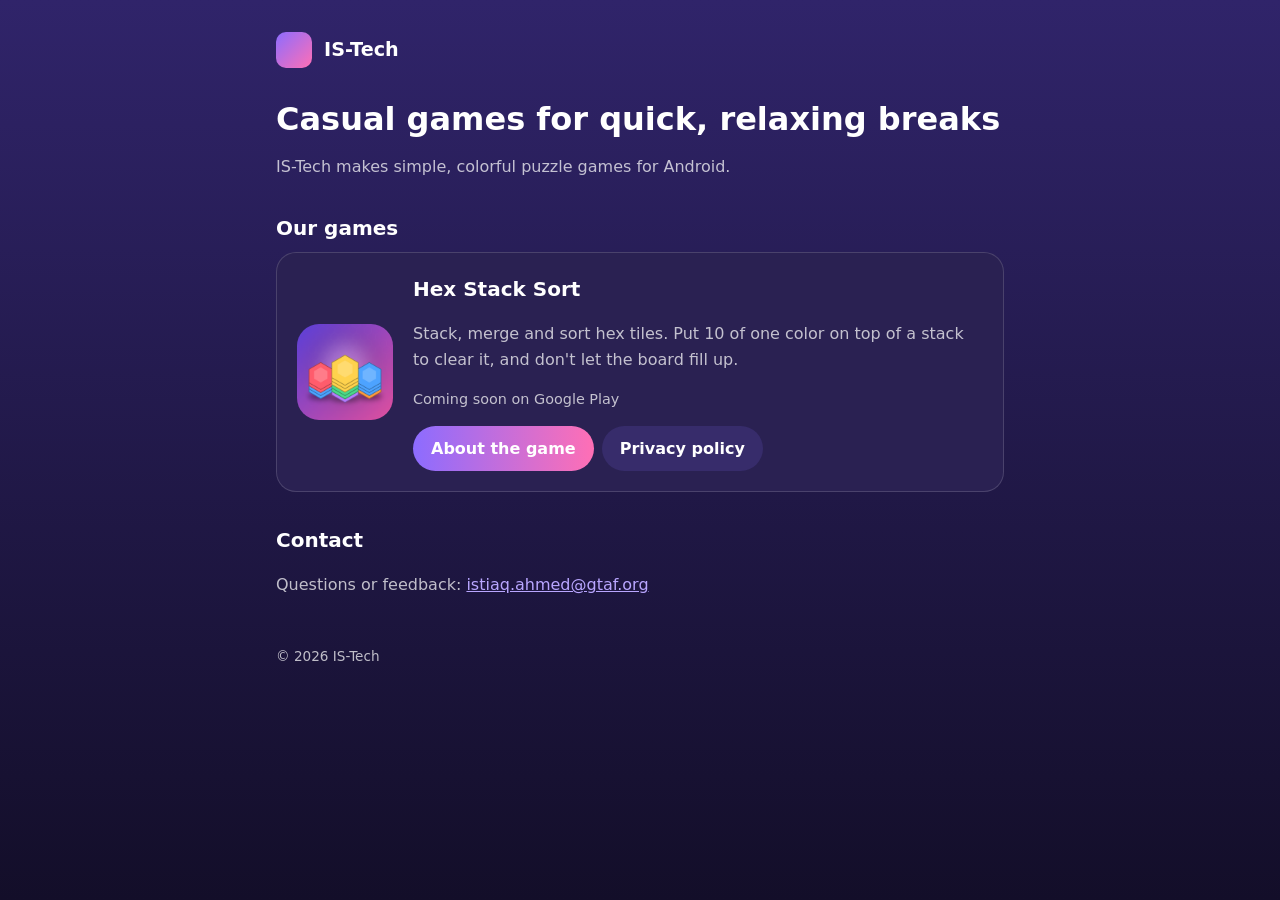
==== index.html @ ce3957b2 "Add IS-Tech site: home, Hex Stack Sort page, privacy policy, app-ads.txt Co-Authored-By: Claude Opus" ====
<!doctype html>
<html lang="en">
<head>
  <meta charset="utf-8">
  <meta name="viewport" content="width=device-width, initial-scale=1">
  <title>IS-Tech Games</title>
  <meta name="description" content="Casual mobile games by IS-Tech.">
  <link rel="icon" href="assets/hex-stack-sort-icon.png">
  <link rel="stylesheet" href="assets/style.css">
</head>
<body>
  <div class="wrap">
    <header class="site">
      <span class="logo-mark" aria-hidden="true"></span>
      <a href="/">IS-Tech</a>
    </header>

    <h1>Casual games for quick, relaxing breaks</h1>
    <p>IS-Tech makes simple, colorful puzzle games for Android.</p>

    <h2>Our games</h2>
    <div class="card game">
      <img src="assets/hex-stack-sort-icon.png" alt="Hex Stack Sort app icon">
      <div class="info">
        <h2>Hex Stack Sort</h2>
        <p>Stack, merge and sort hex tiles. Put 10 of one color on top of a stack to clear it, and don't let the board fill up.</p>
        <p class="meta">Coming soon on Google Play</p>
        <div class="actions">
          <a class="pill" href="hex-stack-sort/">About the game</a>
          <a class="pill secondary" href="hex-stack-sort/privacy.html">Privacy policy</a>
        </div>
      </div>
    </div>

    <h2>Contact</h2>
    <p>Questions or feedback: <a href="mailto:istiaq.ahmed@gtaf.org">istiaq.ahmed@gtaf.org</a></p>

    <footer>&copy; 2026 IS-Tech</footer>
  </div>
</body>
</html>
---- assets/style.css ----
:root {
  --bg-top: #30246a;
  --bg-bottom: #130e29;
  --surface: #2a2152;
  --surface-high: #372c6b;
  --outline: rgba(255, 255, 255, 0.15);
  --text: #ffffff;
  --muted: rgba(255, 255, 255, 0.72);
  --primary: #8c6cff;
  --primary-bright: #b9a6ff;
  --pink: #ff6fb5;
  --gold: #ffd24d;
}

* { box-sizing: border-box; }

html { -webkit-text-size-adjust: 100%; }

body {
  margin: 0;
  min-height: 100vh;
  font-family: system-ui, -apple-system, "Segoe UI", Roboto, sans-serif;
  line-height: 1.6;
  color: var(--text);
  background: linear-gradient(180deg, var(--bg-top), var(--bg-bottom)) fixed;
  background-color: var(--bg-bottom);
}

a { color: var(--primary-bright); }
a:hover { color: var(--pink); }

.wrap { max-width: 760px; margin: 0 auto; padding: 32px 16px 64px; }

header.site {
  display: flex; align-items: center; gap: 12px; margin-bottom: 32px;
}
header.site a { color: var(--text); text-decoration: none; font-weight: 800; font-size: 1.2rem; }
.logo-mark {
  width: 36px; height: 36px; border-radius: 10px;
  background: linear-gradient(135deg, var(--primary), var(--pink));
}

h1 { font-size: 2rem; line-height: 1.2; margin: 0 0 8px; }
h2 { font-size: 1.25rem; margin: 32px 0 8px; }
h3 { font-size: 1.05rem; margin: 20px 0 6px; }
p, li { color: var(--muted); }
strong { color: var(--text); }

.card {
  background: var(--surface);
  border: 1px solid var(--outline);
  border-radius: 20px;
  padding: 20px;
}

.game {
  display: flex; gap: 20px; align-items: center; flex-wrap: wrap;
}
.game img { width: 96px; height: 96px; border-radius: 22px; }
.game .info { flex: 1 1 240px; }
.game h2 { margin-top: 0; }

.pill {
  display: inline-block; padding: 10px 18px; border-radius: 999px;
  font-weight: 800; text-decoration: none; color: #fff;
  background: linear-gradient(90deg, var(--primary), var(--pink));
}
.pill.secondary { background: var(--surface-high); }
.actions { display: flex; flex-wrap: wrap; gap: 8px; }

.meta { font-size: 0.9rem; color: var(--muted); }

footer { margin-top: 48px; font-size: 0.85rem; color: var(--muted); }
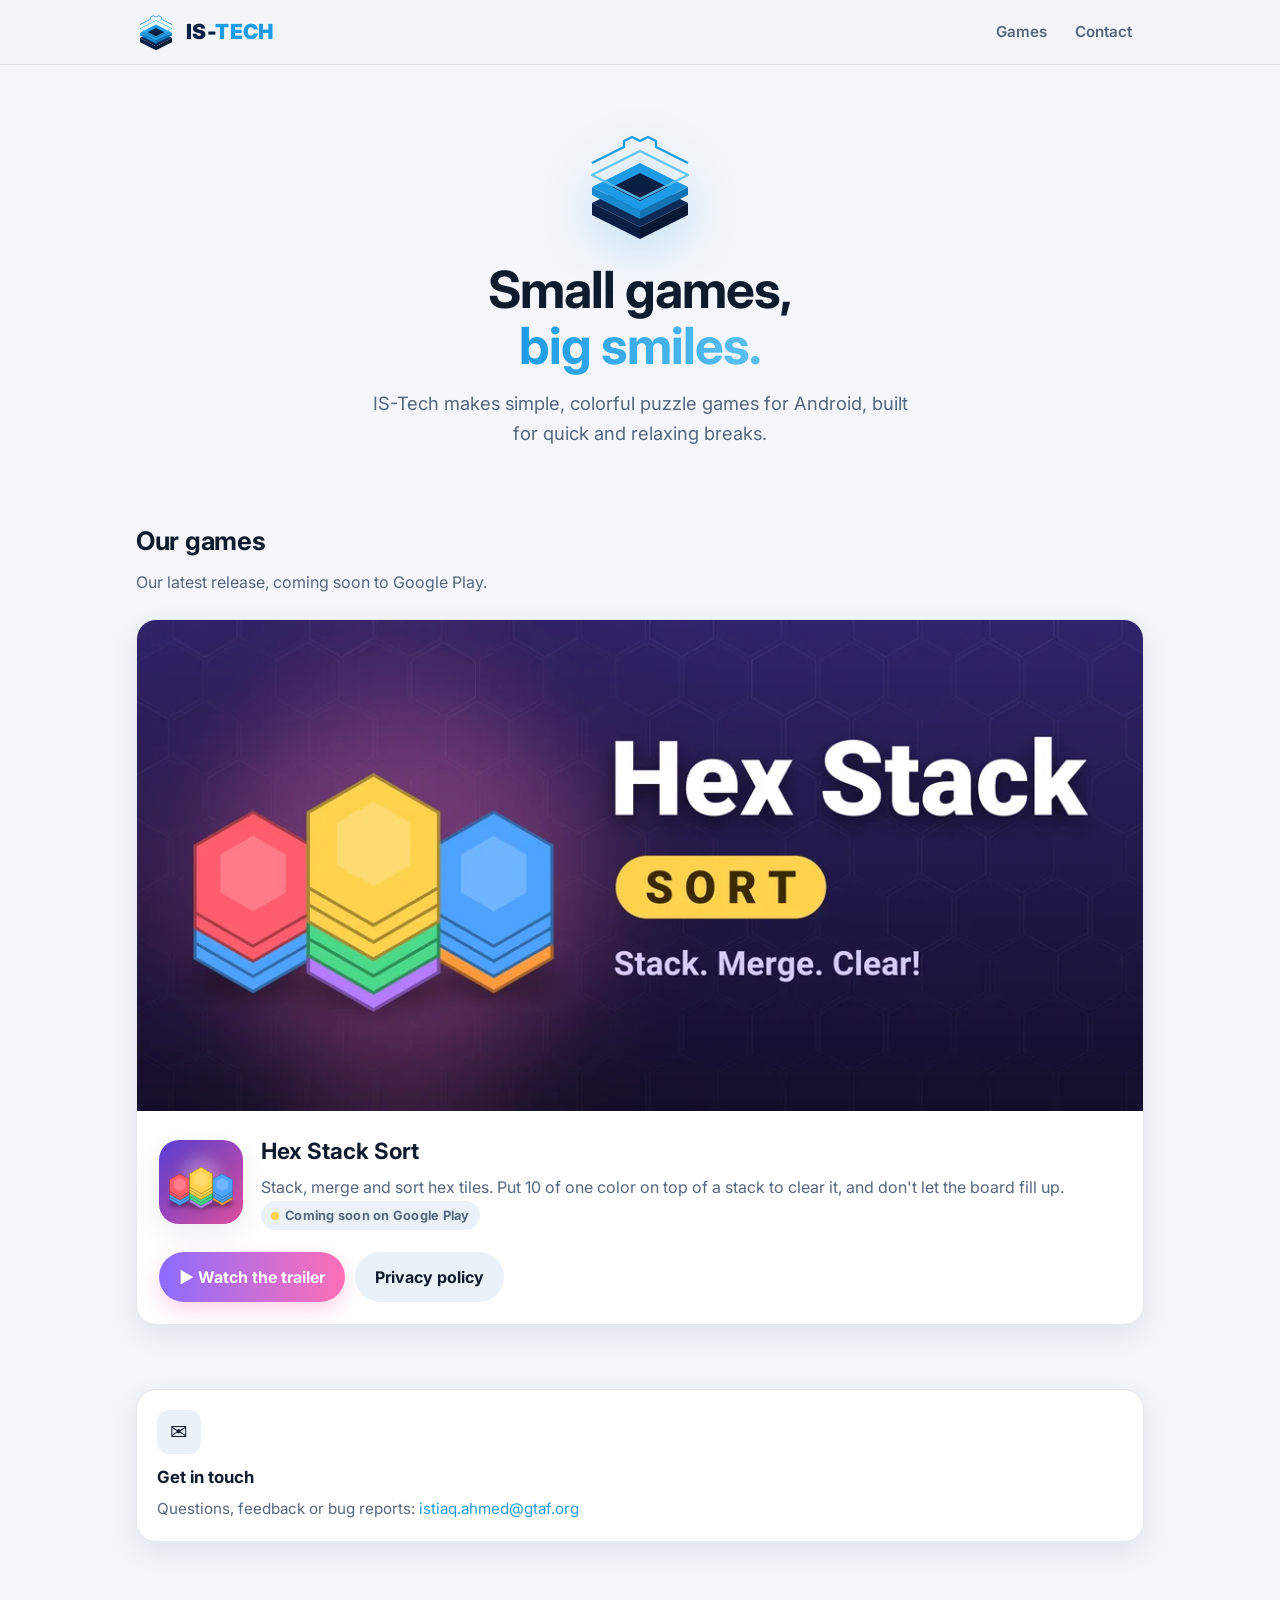
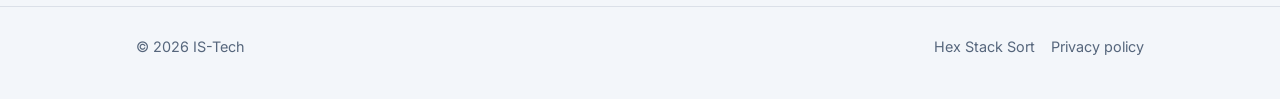
==== commit dc181236: "Redesign site with IS-Tech brand, trailer and screenshots - IS-Tech logo mark (SVG) + wordmark in he" ====
--- a/index.html
+++ b/index.html
@@ -4,38 +4,81 @@
   <meta charset="utf-8">
   <meta name="viewport" content="width=device-width, initial-scale=1">
   <title>IS-Tech Games</title>
-  <meta name="description" content="Casual mobile games by IS-Tech.">
-  <link rel="icon" href="assets/hex-stack-sort-icon.png">
+  <meta name="description" content="IS-Tech makes simple, colorful mobile puzzle games. Meet Hex Stack Sort.">
+  <meta name="theme-color" content="#0a1f44">
+  <link rel="icon" href="assets/istech-mark.svg" type="image/svg+xml">
+  <link rel="preconnect" href="https://fonts.googleapis.com">
+  <link rel="preconnect" href="https://fonts.gstatic.com" crossorigin>
+  <link href="https://fonts.googleapis.com/css2?family=Inter:wght@400;600;700;800;900&display=swap" rel="stylesheet">
   <link rel="stylesheet" href="assets/style.css">
 </head>
 <body>
-  <div class="wrap">
-    <header class="site">
-      <span class="logo-mark" aria-hidden="true"></span>
-      <a href="/">IS-Tech</a>
-    </header>
+  <header class="site-header">
+    <div class="wrap">
+      <a class="brand" href="/">
+        <img src="assets/istech-mark.svg" alt="">
+        <span class="wordmark"><span class="is">IS-</span><span class="tech">TECH</span></span>
+      </a>
+      <nav class="nav" aria-label="Main">
+        <a href="#games">Games</a>
+        <a href="#contact">Contact</a>
+      </nav>
+    </div>
+  </header>
 
-    <h1>Casual games for quick, relaxing breaks</h1>
-    <p>IS-Tech makes simple, colorful puzzle games for Android.</p>
+  <main>
+    <section class="hero">
+      <div class="wrap">
+        <img class="logo-big" src="assets/istech-mark.svg" alt="IS-Tech logo">
+        <h1>Small games,<br><span class="accent">big smiles.</span></h1>
+        <p>IS-Tech makes simple, colorful puzzle games for Android, built for quick and relaxing breaks.</p>
+      </div>
+    </section>
 
-    <h2>Our games</h2>
-    <div class="card game">
-      <img src="assets/hex-stack-sort-icon.png" alt="Hex Stack Sort app icon">
-      <div class="info">
-        <h2>Hex Stack Sort</h2>
-        <p>Stack, merge and sort hex tiles. Put 10 of one color on top of a stack to clear it, and don't let the board fill up.</p>
-        <p class="meta">Coming soon on Google Play</p>
-        <div class="actions">
-          <a class="pill" href="hex-stack-sort/">About the game</a>
-          <a class="pill secondary" href="hex-stack-sort/privacy.html">Privacy policy</a>
+    <section id="games">
+      <div class="wrap">
+        <h2 class="section-title">Our games</h2>
+        <p class="section-sub">Our latest release, coming soon to Google Play.</p>
+
+        <article class="card game-feature">
+          <a href="hex-stack-sort/"><img class="banner" src="assets/hex-stack-sort-banner.webp" alt="Hex Stack Sort: Stack. Merge. Clear!" width="1024" height="500"></a>
+          <div class="body">
+            <img class="app-icon" src="assets/hex-stack-sort-icon.png" alt="Hex Stack Sort app icon" width="84" height="84">
+            <div class="info">
+              <h3>Hex Stack Sort</h3>
+              <p>Stack, merge and sort hex tiles. Put 10 of one color on top of a stack to clear it, and don't let the board fill up.</p>
+              <span class="badge"><span class="dot"></span>Coming soon on Google Play</span>
+            </div>
+          </div>
+          <div class="body" style="padding-top:0">
+            <div class="actions" style="margin-top:0">
+              <a class="btn game" href="hex-stack-sort/">&#9654; Watch the trailer</a>
+              <a class="btn secondary" href="hex-stack-sort/privacy.html">Privacy policy</a>
+            </div>
+          </div>
+        </article>
+      </div>
+    </section>
+
+    <section id="contact">
+      <div class="wrap">
+        <div class="card tile">
+          <div class="ico">&#9993;</div>
+          <h4>Get in touch</h4>
+          <p>Questions, feedback or bug reports: <a href="mailto:istiaq.ahmed@gtaf.org">istiaq.ahmed@gtaf.org</a></p>
         </div>
       </div>
+    </section>
+  </main>
+
+  <footer class="site-footer">
+    <div class="wrap">
+      <span>&copy; 2026 IS-Tech</span>
+      <nav aria-label="Footer">
+        <a href="hex-stack-sort/">Hex Stack Sort</a>
+        <a href="hex-stack-sort/privacy.html">Privacy policy</a>
+      </nav>
     </div>
-
-    <h2>Contact</h2>
-    <p>Questions or feedback: <a href="mailto:istiaq.ahmed@gtaf.org">istiaq.ahmed@gtaf.org</a></p>
-
-    <footer>&copy; 2026 IS-Tech</footer>
-  </div>
+  </footer>
 </body>
 </html>
--- a/assets/style.css
+++ b/assets/style.css
@@ -1,73 +1,204 @@
+/* IS-Tech site. Brand colors from the IS-Tech logo (navy + sky blue);
+   the Hex Stack Sort page adds the game's purple/pink accents. */
 :root {
-  --bg-top: #30246a;
-  --bg-bottom: #130e29;
-  --surface: #2a2152;
-  --surface-high: #372c6b;
-  --outline: rgba(255, 255, 255, 0.15);
-  --text: #ffffff;
-  --muted: rgba(255, 255, 255, 0.72);
-  --primary: #8c6cff;
-  --primary-bright: #b9a6ff;
-  --pink: #ff6fb5;
+  --navy: #0a1f44;
+  --navy-2: #0d2a57;
+  --blue: #1e9be6;
+  --sky: #5bc0f0;
+  --bg: #f3f6fa;
+  --surface: #ffffff;
+  --surface-2: #eaf1f8;
+  --text: #0f1b2d;
+  --muted: #56667c;
+  --line: rgba(10, 31, 68, 0.1);
+  --shadow: 0 10px 30px rgba(10, 31, 68, 0.08);
+  --game-1: #8c6cff;
+  --game-2: #ff6fb5;
   --gold: #ffd24d;
+  --radius: 20px;
+}
+
+@media (prefers-color-scheme: dark) {
+  :root {
+    --bg: #0a1222;
+    --surface: #111c31;
+    --surface-2: #16243d;
+    --text: #e8eef7;
+    --muted: #9fb0c6;
+    --line: rgba(255, 255, 255, 0.09);
+    --shadow: 0 10px 30px rgba(0, 0, 0, 0.35);
+  }
 }
 
 * { box-sizing: border-box; }
-
-html { -webkit-text-size-adjust: 100%; }
+html { -webkit-text-size-adjust: 100%; scroll-behavior: smooth; }
 
 body {
   margin: 0;
-  min-height: 100vh;
-  font-family: system-ui, -apple-system, "Segoe UI", Roboto, sans-serif;
-  line-height: 1.6;
+  font-family: "Inter", system-ui, -apple-system, "Segoe UI", Roboto, sans-serif;
+  line-height: 1.65;
   color: var(--text);
-  background: linear-gradient(180deg, var(--bg-top), var(--bg-bottom)) fixed;
-  background-color: var(--bg-bottom);
-}
-
-a { color: var(--primary-bright); }
-a:hover { color: var(--pink); }
-
-.wrap { max-width: 760px; margin: 0 auto; padding: 32px 16px 64px; }
-
-header.site {
-  display: flex; align-items: center; gap: 12px; margin-bottom: 32px;
-}
-header.site a { color: var(--text); text-decoration: none; font-weight: 800; font-size: 1.2rem; }
-.logo-mark {
-  width: 36px; height: 36px; border-radius: 10px;
-  background: linear-gradient(135deg, var(--primary), var(--pink));
-}
-
-h1 { font-size: 2rem; line-height: 1.2; margin: 0 0 8px; }
-h2 { font-size: 1.25rem; margin: 32px 0 8px; }
-h3 { font-size: 1.05rem; margin: 20px 0 6px; }
-p, li { color: var(--muted); }
-strong { color: var(--text); }
+  background: var(--bg);
+}
+
+/* height:auto so width/height attributes only reserve the aspect ratio
+   (otherwise the attribute height wins and images get cropped). */
+img { max-width: 100%; height: auto; display: block; }
+a { color: var(--blue); text-decoration: none; }
+a:hover { text-decoration: underline; }
+
+.wrap { max-width: 1040px; margin: 0 auto; padding: 0 16px; }
+.narrow { max-width: 760px; }
+
+/* ---------- Header ---------- */
+.site-header {
+  position: sticky; top: 0; z-index: 10;
+  background: color-mix(in srgb, var(--bg) 85%, transparent);
+  backdrop-filter: saturate(160%) blur(12px);
+  border-bottom: 1px solid var(--line);
+}
+.site-header .wrap {
+  display: flex; align-items: center; justify-content: space-between;
+  height: 64px; gap: 12px;
+}
+.brand { display: flex; align-items: center; gap: 10px; color: var(--text); }
+.brand:hover { text-decoration: none; }
+.brand img { width: 40px; height: auto; }
+.wordmark { font-weight: 900; font-size: 1.3rem; letter-spacing: 0.02em; white-space: nowrap; }
+.wordmark .is { color: var(--navy); }
+.wordmark .tech { color: var(--blue); }
+@media (prefers-color-scheme: dark) { .wordmark .is { color: #e8eef7; } }
+.nav { display: flex; gap: 4px; }
+.nav a {
+  color: var(--muted); font-weight: 600; font-size: 0.95rem;
+  padding: 8px 12px; border-radius: 999px;
+}
+.nav a:hover { color: var(--text); background: var(--surface-2); text-decoration: none; }
+.nav a { white-space: nowrap; }
+@media (max-width: 480px) {
+  .brand img { width: 32px; }
+  .wordmark { font-size: 1.1rem; }
+  .nav a { padding: 8px 8px; font-size: 0.88rem; }
+  .nav .wide-only { display: none; }
+}
+
+/* ---------- Hero ---------- */
+.hero { padding: 64px 0 40px; text-align: center; }
+.hero .logo-big { width: 120px; margin: 0 auto 20px; filter: drop-shadow(0 12px 24px rgba(30,155,230,0.25)); }
+.hero h1 { font-size: clamp(2rem, 6vw, 3.2rem); line-height: 1.1; margin: 0 0 14px; letter-spacing: -0.02em; }
+.hero h1 .accent {
+  background: linear-gradient(90deg, var(--blue), var(--sky));
+  -webkit-background-clip: text; background-clip: text; color: transparent;
+}
+.hero p { color: var(--muted); font-size: 1.15rem; max-width: 560px; margin: 0 auto; }
+
+/* ---------- Sections & cards ---------- */
+section { padding: 32px 0; }
+.section-title { font-size: 1.6rem; margin: 0 0 6px; letter-spacing: -0.01em; }
+.section-sub { color: var(--muted); margin: 0 0 24px; }
 
 .card {
   background: var(--surface);
-  border: 1px solid var(--outline);
-  border-radius: 20px;
-  padding: 20px;
-}
-
-.game {
-  display: flex; gap: 20px; align-items: center; flex-wrap: wrap;
-}
-.game img { width: 96px; height: 96px; border-radius: 22px; }
-.game .info { flex: 1 1 240px; }
-.game h2 { margin-top: 0; }
-
-.pill {
-  display: inline-block; padding: 10px 18px; border-radius: 999px;
-  font-weight: 800; text-decoration: none; color: #fff;
-  background: linear-gradient(90deg, var(--primary), var(--pink));
-}
-.pill.secondary { background: var(--surface-high); }
-.actions { display: flex; flex-wrap: wrap; gap: 8px; }
-
-.meta { font-size: 0.9rem; color: var(--muted); }
-
-footer { margin-top: 48px; font-size: 0.85rem; color: var(--muted); }
+  border: 1px solid var(--line);
+  border-radius: var(--radius);
+  box-shadow: var(--shadow);
+}
+
+.game-feature { overflow: hidden; }
+.game-feature .banner { width: 100%; aspect-ratio: 1024 / 500; object-fit: cover; }
+.game-feature .body {
+  display: flex; gap: 18px; align-items: center; flex-wrap: wrap; padding: 22px;
+}
+.app-icon { width: 84px; height: 84px; border-radius: 20px; box-shadow: var(--shadow); }
+.game-feature .info { flex: 1 1 260px; }
+.game-feature h3 { margin: 0 0 4px; font-size: 1.4rem; }
+.game-feature p { margin: 0; color: var(--muted); }
+
+.badge {
+  display: inline-flex; align-items: center; gap: 6px;
+  font-size: 0.8rem; font-weight: 700; letter-spacing: 0.02em;
+  padding: 4px 10px; border-radius: 999px;
+  background: var(--surface-2); color: var(--muted);
+}
+.badge .dot { width: 8px; height: 8px; border-radius: 50%; background: var(--gold); }
+
+.actions { display: flex; flex-wrap: wrap; gap: 10px; margin-top: 16px; }
+.btn {
+  display: inline-flex; align-items: center; gap: 8px;
+  padding: 12px 20px; border-radius: 999px; font-weight: 700;
+  color: #fff; background: linear-gradient(90deg, var(--blue), var(--sky));
+  box-shadow: 0 8px 20px rgba(30, 155, 230, 0.3);
+}
+.btn:hover { text-decoration: none; filter: brightness(1.05); }
+.btn.secondary { background: var(--surface-2); color: var(--text); box-shadow: none; }
+.btn.game { background: linear-gradient(90deg, var(--game-1), var(--game-2)); box-shadow: 0 8px 20px rgba(255, 111, 181, 0.3); }
+
+.grid { display: grid; gap: 16px; grid-template-columns: repeat(auto-fit, minmax(220px, 1fr)); }
+@media (max-width: 520px) {
+  .grid { grid-template-columns: 1fr 1fr; gap: 12px; }
+  .grid .tile { padding: 16px; }
+}
+.tile { padding: 20px; }
+.tile .ico {
+  width: 44px; height: 44px; border-radius: 12px; display: grid; place-items: center;
+  font-size: 1.3rem; background: var(--surface-2); margin-bottom: 10px;
+}
+.tile h4 { margin: 0 0 4px; font-size: 1.05rem; }
+.tile p { margin: 0; color: var(--muted); font-size: 0.95rem; }
+
+/* ---------- Game page ---------- */
+.game-hero {
+  color: #fff; padding: 56px 0 48px;
+  background:
+    radial-gradient(circle at 20% 20%, rgba(255, 111, 181, 0.35), transparent 50%),
+    linear-gradient(180deg, #30246a, #130e29);
+}
+.game-hero .wrap { display: flex; gap: 24px; align-items: center; flex-wrap: wrap; }
+.game-hero .app-icon { width: 112px; height: 112px; border-radius: 26px; }
+.game-hero h1 { margin: 0 0 6px; font-size: clamp(2rem, 6vw, 2.8rem); line-height: 1.1; }
+.game-hero p { margin: 0; color: rgba(255, 255, 255, 0.8); font-size: 1.1rem; }
+.game-hero .badge { background: rgba(255, 255, 255, 0.14); color: #fff; margin-top: 12px; }
+
+.trailer { display: flex; justify-content: center; }
+.video-frame {
+  width: min(100%, 360px); aspect-ratio: 9 / 16;
+  border-radius: 24px; overflow: hidden; background: #000; box-shadow: var(--shadow);
+}
+.video-frame iframe { width: 100%; height: 100%; border: 0; display: block; }
+
+.shots {
+  display: flex; gap: 14px; overflow-x: auto; scroll-snap-type: x mandatory;
+  padding: 4px 2px 16px; -webkit-overflow-scrolling: touch;
+}
+.shots img {
+  flex: 0 0 auto; width: 200px; aspect-ratio: 9 / 16; object-fit: cover;
+  border-radius: 18px; scroll-snap-align: start; box-shadow: var(--shadow);
+}
+
+.steps { counter-reset: step; list-style: none; padding: 0; margin: 0; display: grid; gap: 12px; }
+.steps li {
+  counter-increment: step; position: relative; padding: 14px 16px 14px 60px;
+  background: var(--surface); border: 1px solid var(--line); border-radius: 16px;
+}
+.steps li::before {
+  content: counter(step); position: absolute; left: 16px; top: 50%; transform: translateY(-50%);
+  width: 30px; height: 30px; border-radius: 50%; display: grid; place-items: center;
+  font-weight: 800; color: #fff; background: linear-gradient(135deg, var(--game-1), var(--game-2));
+}
+
+/* ---------- Legal / article ---------- */
+.doc { padding: 36px 28px; margin: 32px 0; }
+.doc h1 { font-size: clamp(1.7rem, 5vw, 2.3rem); line-height: 1.15; margin: 0 0 8px; }
+.doc h2 { font-size: 1.25rem; margin: 30px 0 8px; padding-top: 6px; }
+.doc h3 { font-size: 1.05rem; margin: 18px 0 6px; }
+.doc p, .doc li { color: var(--text); }
+.doc .meta { color: var(--muted); font-size: 0.9rem; margin: 0 0 20px; }
+.doc .summary { background: var(--surface-2); border-radius: 16px; padding: 4px 20px 4px 20px; }
+.doc .summary h2 { margin-top: 14px; }
+@media (max-width: 520px) { .doc { padding: 24px 18px; } }
+
+/* ---------- Footer ---------- */
+.site-footer { border-top: 1px solid var(--line); margin-top: 32px; padding: 28px 0 40px; color: var(--muted); font-size: 0.9rem; }
+.site-footer .wrap { display: flex; flex-wrap: wrap; gap: 12px; justify-content: space-between; align-items: center; }
+.site-footer nav { display: flex; gap: 16px; flex-wrap: wrap; }
+.site-footer a { color: var(--muted); }
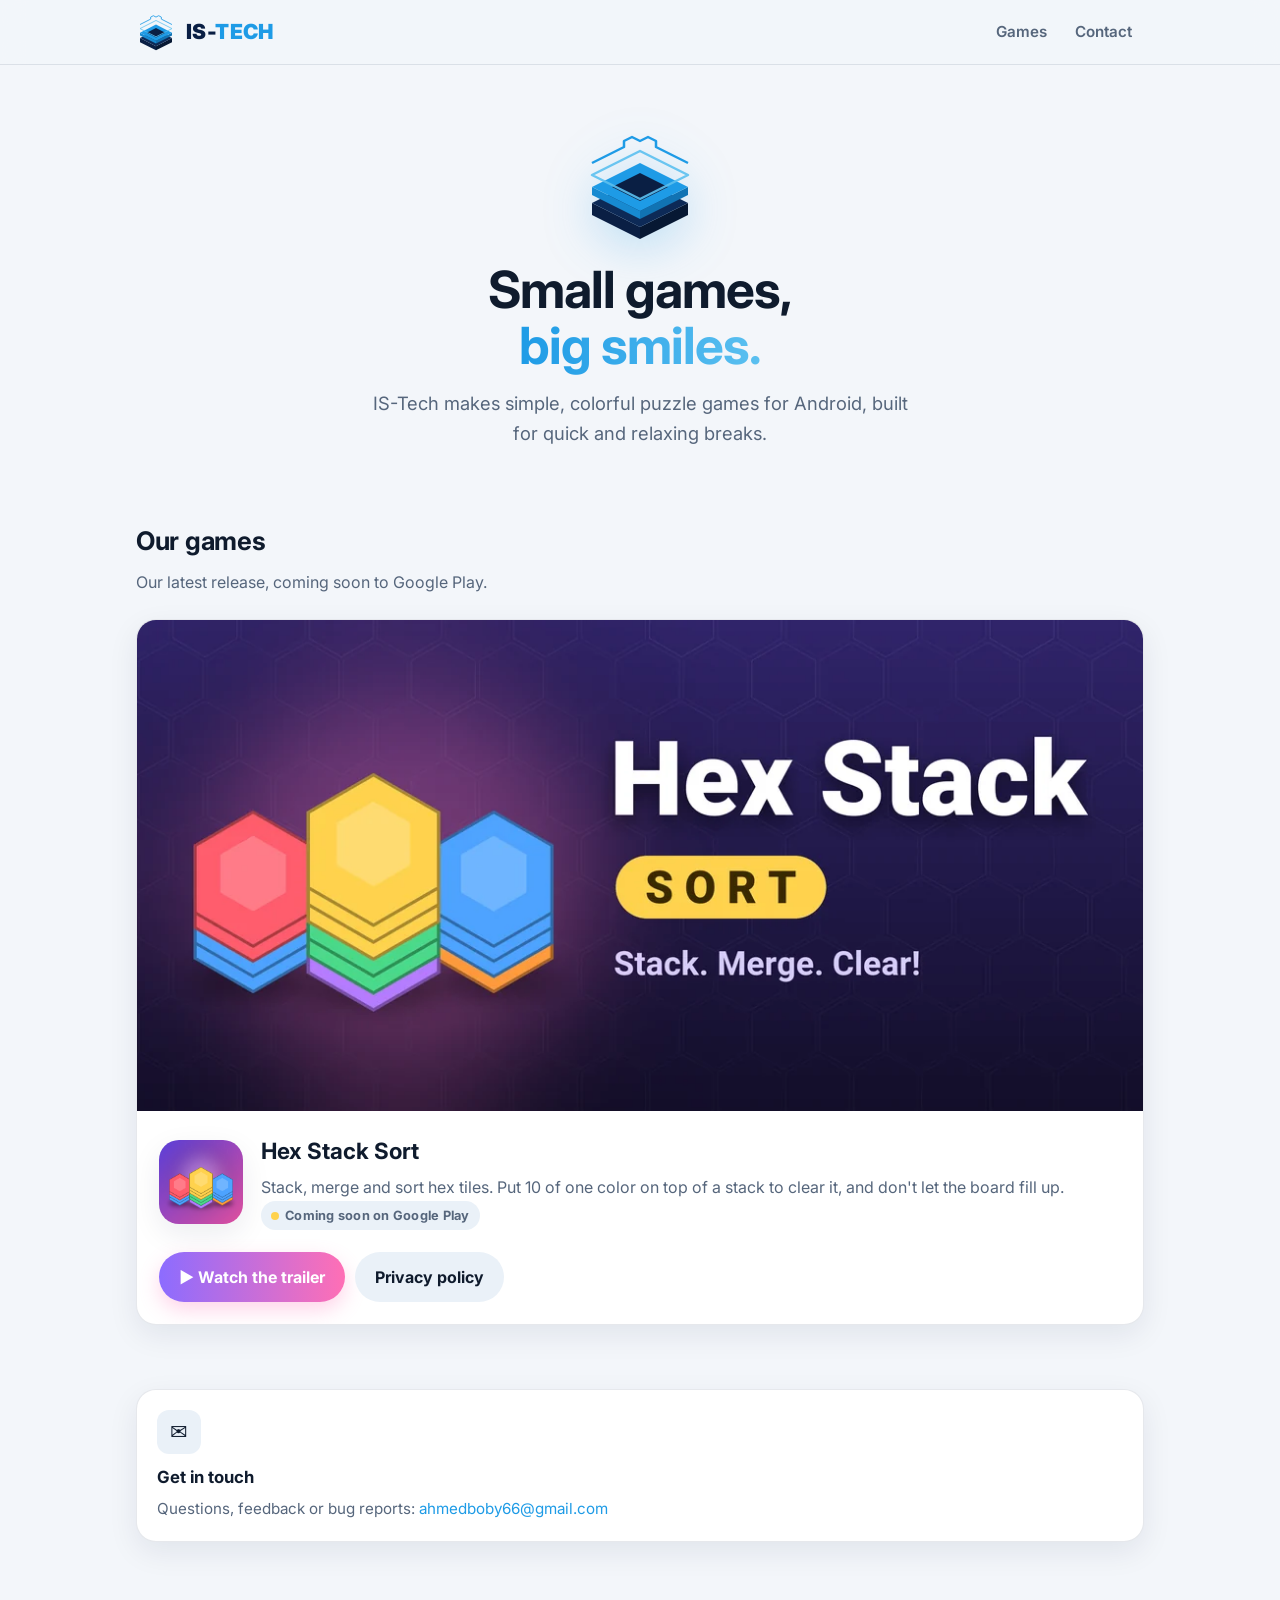
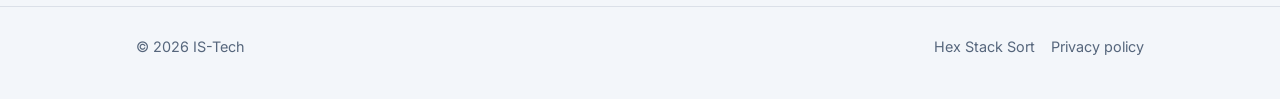
==== commit 262b9568: "Update email" ====
--- a/index.html
+++ b/index.html
@@ -65,7 +65,7 @@
         <div class="card tile">
           <div class="ico">&#9993;</div>
           <h4>Get in touch</h4>
-          <p>Questions, feedback or bug reports: <a href="mailto:istiaq.ahmed@gtaf.org">istiaq.ahmed@gtaf.org</a></p>
+          <p>Questions, feedback or bug reports: <a href="mailto:ahmedboby66@gmail.com">ahmedboby66@gmail.com</a></p>
         </div>
       </div>
     </section>
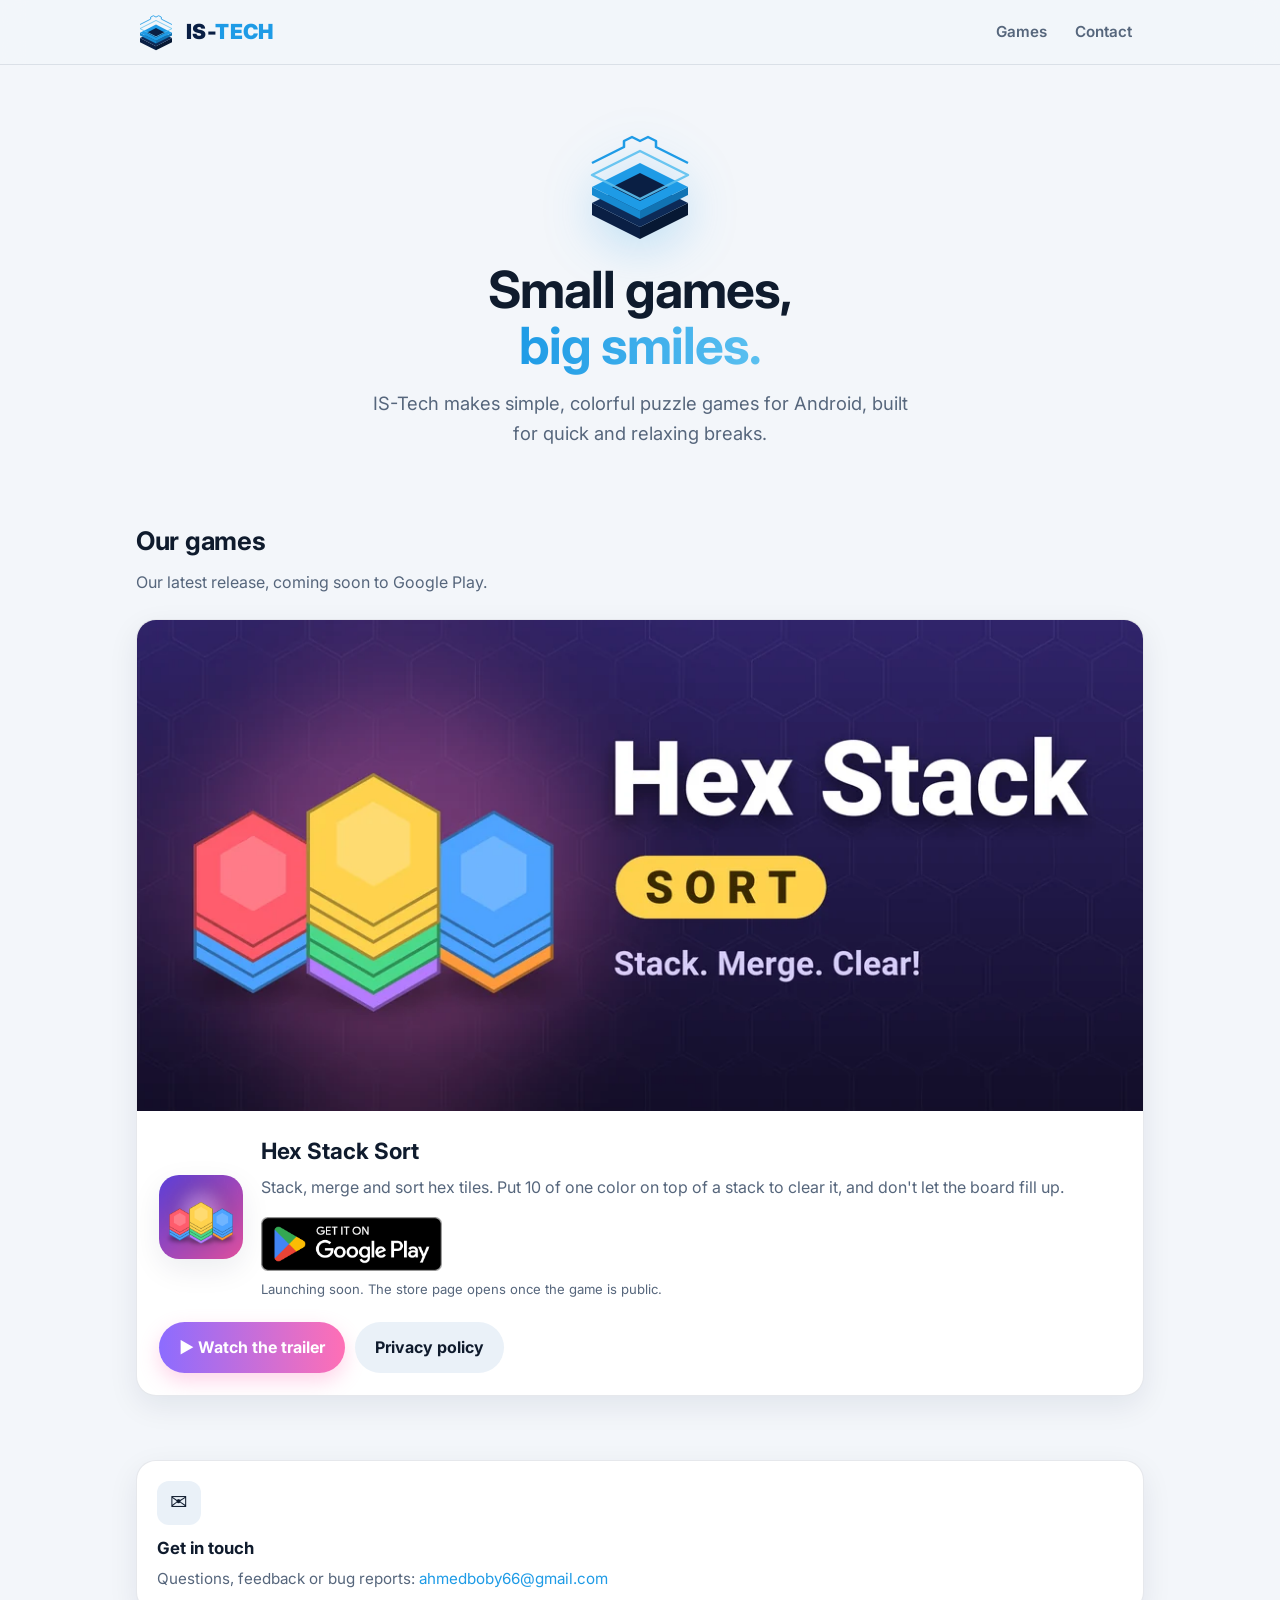
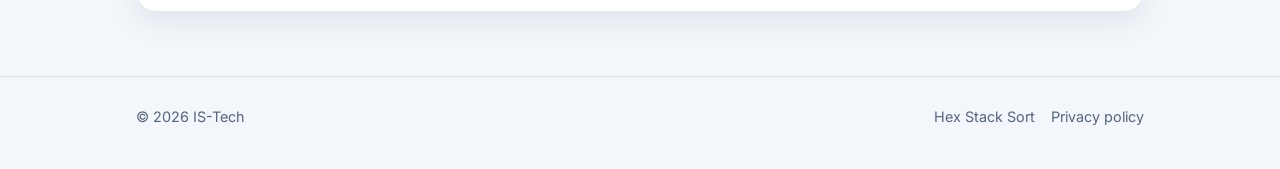
==== commit 6d14823e: "Add Google Play badge and store link Official "Get it on Google Play" badge (hosted locally) on the " ====
--- a/index.html
+++ b/index.html
@@ -47,7 +47,12 @@
             <div class="info">
               <h3>Hex Stack Sort</h3>
               <p>Stack, merge and sort hex tiles. Put 10 of one color on top of a stack to clear it, and don't let the board fill up.</p>
-              <span class="badge"><span class="dot"></span>Coming soon on Google Play</span>
+              <div class="store-row">
+                <a class="play-badge" href="https://play.google.com/store/apps/details?id=com.istech.hexstacksort" rel="noopener">
+                  <img src="assets/google-play-badge.png" alt="Get it on Google Play" width="564" height="168">
+                </a>
+                <span class="store-note">Launching soon. The store page opens once the game is public.</span>
+              </div>
             </div>
           </div>
           <div class="body" style="padding-top:0">
--- a/assets/style.css
+++ b/assets/style.css
@@ -123,6 +123,14 @@
 .badge .dot { width: 8px; height: 8px; border-radius: 50%; background: var(--gold); }
 
 .actions { display: flex; flex-wrap: wrap; gap: 10px; margin-top: 16px; }
+
+/* Official Google Play badge. */
+.play-badge { display: inline-block; line-height: 0; border-radius: 10px; }
+.play-badge img { height: 54px; width: auto; }
+.play-badge:hover { filter: brightness(1.1); }
+.store-note { display: block; margin-top: 8px; font-size: 0.82rem; color: var(--muted); }
+.game-hero .store-note { color: rgba(255, 255, 255, 0.7); }
+.store-row { display: flex; flex-direction: column; align-items: flex-start; margin-top: 16px; }
 .btn {
   display: inline-flex; align-items: center; gap: 8px;
   padding: 12px 20px; border-radius: 999px; font-weight: 700;
